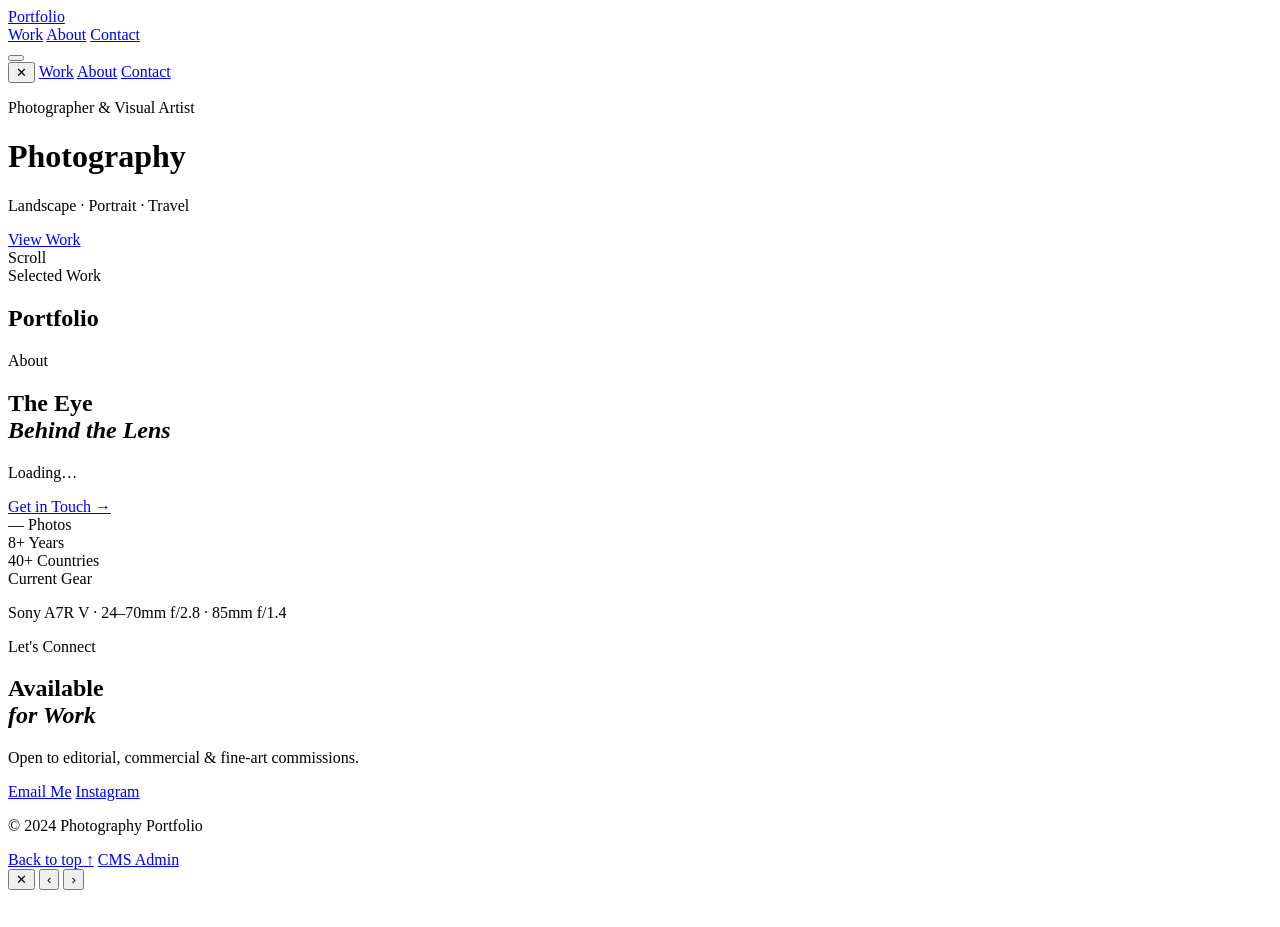
==== files (2)/index.html @ 285ab831 "Add files via upload Upload complete photography portfolio portfolio project" ====
<!DOCTYPE html>
<html lang="en">
<head>
  <meta charset="UTF-8">
  <meta name="viewport" content="width=device-width, initial-scale=1.0">
  <title id="page-title">Photography Portfolio</title>
  <meta name="description" content="Photography Portfolio">

  <!-- Netlify Identity Widget (required for Decap CMS login redirect) -->
  <script src="https://identity.netlify.com/v1/netlify-identity-widget.js"></script>

  <!-- Google Fonts -->
  <link rel="preconnect" href="https://fonts.googleapis.com">
  <link rel="preconnect" href="https://fonts.gstatic.com" crossorigin>
  <link href="https://fonts.googleapis.com/css2?family=Cormorant+Garamond:ital,wght@0,300;0,400;0,600;1,300;1,400;1,600&family=DM+Sans:wght@300;400;500&family=Space+Mono:ital,wght@0,400;0,700;1,400&display=swap" rel="stylesheet">

  <link rel="stylesheet" href="css/style.css">
</head>
<body>

  <!-- ===================== NAVIGATION ===================== -->
  <nav class="nav" id="navbar">
    <a href="#" class="nav__logo" id="nav-title">Portfolio</a>
    <div class="nav__links">
      <a href="#gallery" class="nav__link">Work</a>
      <a href="#about" class="nav__link">About</a>
      <a href="#contact" class="nav__link">Contact</a>
    </div>
    <button class="nav__menu-btn" id="menu-btn" aria-label="Toggle menu" aria-expanded="false">
      <span></span><span></span><span></span>
    </button>
  </nav>

  <!-- Mobile Full-Screen Menu -->
  <div class="mobile-menu" id="mobile-menu" aria-hidden="true">
    <button class="mobile-menu__close" id="menu-close" aria-label="Close menu">✕</button>
    <a href="#gallery" class="mobile-menu__link">Work</a>
    <a href="#about" class="mobile-menu__link">About</a>
    <a href="#contact" class="mobile-menu__link">Contact</a>
  </div>

  <!-- ===================== HERO ===================== -->
  <header class="hero" id="hero">
    <div class="hero__bg" id="hero-bg"></div>
    <div class="hero__overlay"></div>
    <div class="hero__content">
      <p class="hero__eyebrow">Photographer &amp; Visual Artist</p>
      <h1 class="hero__title" id="hero-title">Photography</h1>
      <p class="hero__subtitle" id="hero-subtitle">Landscape · Portrait · Travel</p>
      <a href="#gallery" class="hero__cta">View Work</a>
    </div>
    <div class="hero__scroll">
      <span class="hero__scroll-text">Scroll</span>
      <div class="hero__scroll-line"></div>
    </div>
  </header>

  <!-- ===================== GALLERY ===================== -->
  <section class="gallery" id="gallery">
    <div class="gallery__header">
      <div class="gallery__heading-group">
        <span class="section-eyebrow">Selected Work</span>
        <h2 class="gallery__title">Portfolio</h2>
      </div>
      <div class="gallery__filters" id="filters" role="group" aria-label="Filter photos by category">
        <!-- Rendered by JS -->
      </div>
    </div>
    <div class="gallery__grid" id="gallery-grid" role="list">
      <!-- Rendered by JS -->
    </div>
  </section>

  <!-- ===================== ABOUT ===================== -->
  <section class="about" id="about">
    <div class="about__container">
      <div class="about__text">
        <span class="section-eyebrow">About</span>
        <h2 class="about__title">The Eye<br><em>Behind the Lens</em></h2>
        <p class="about__body" id="about-body">Loading…</p>
        <a href="#contact" class="about__cta">Get in Touch →</a>
      </div>
      <div class="about__right">
        <div class="about__stats">
          <div class="about__stat">
            <span class="about__stat-number" id="stat-photos">—</span>
            <span class="about__stat-label">Photos</span>
          </div>
          <div class="about__stat">
            <span class="about__stat-number">8+</span>
            <span class="about__stat-label">Years</span>
          </div>
          <div class="about__stat">
            <span class="about__stat-number">40+</span>
            <span class="about__stat-label">Countries</span>
          </div>
        </div>
        <div class="about__gear">
          <span class="about__gear-label">Current Gear</span>
          <p class="about__gear-text">Sony A7R V · 24–70mm f/2.8 · 85mm f/1.4</p>
        </div>
      </div>
    </div>
  </section>

  <!-- ===================== CONTACT ===================== -->
  <section class="contact" id="contact">
    <div class="contact__container">
      <span class="section-eyebrow">Let's Connect</span>
      <h2 class="contact__title">Available<br><em>for Work</em></h2>
      <p class="contact__sub">Open to editorial, commercial &amp; fine-art commissions.</p>
      <div class="contact__links">
        <a href="#" id="contact-email" class="contact__link">Email Me</a>
        <a href="#" id="contact-instagram" class="contact__link contact__link--ghost">Instagram</a>
      </div>
    </div>
  </section>

  <!-- ===================== FOOTER ===================== -->
  <footer class="footer">
    <p class="footer__copy" id="footer-copy">© 2024 Photography Portfolio</p>
    <div class="footer__right">
      <a href="#gallery" class="footer__back">Back to top ↑</a>
      <a href="/admin/" class="footer__admin">CMS Admin</a>
    </div>
  </footer>

  <!-- ===================== LIGHTBOX ===================== -->
  <div class="lightbox" id="lightbox" role="dialog" aria-modal="true" aria-label="Photo viewer" aria-hidden="true">
    <button class="lightbox__close" id="lightbox-close" aria-label="Close lightbox">✕</button>
    <button class="lightbox__prev" id="lightbox-prev" aria-label="Previous photo">&#8249;</button>
    <button class="lightbox__next" id="lightbox-next" aria-label="Next photo">&#8250;</button>

    <div class="lightbox__body">
      <div class="lightbox__img-wrap">
        <img src="" alt="" class="lightbox__image" id="lightbox-img">
      </div>
      <aside class="lightbox__sidebar">
        <p class="lightbox__category" id="lightbox-cat"></p>
        <h3 class="lightbox__title" id="lightbox-title"></h3>
        <p class="lightbox__location" id="lightbox-loc"></p>
        <div class="lightbox__exif" id="lightbox-exif"></div>
        <p class="lightbox__desc" id="lightbox-desc"></p>
        <div class="lightbox__counter" id="lightbox-counter"></div>
      </aside>
    </div>
  </div>
  <div class="lightbox__backdrop" id="lightbox-backdrop"></div>

  <!-- Main Script -->
  <script src="js/main.js"></script>

  <!-- Netlify Identity redirect after login -->
  <script>
    if (window.netlifyIdentity) {
      window.netlifyIdentity.on('init', user => {
        if (!user) {
          window.netlifyIdentity.on('login', () => {
            document.location.href = '/admin/';
          });
        }
      });
    }
  </script>
</body>
</html>
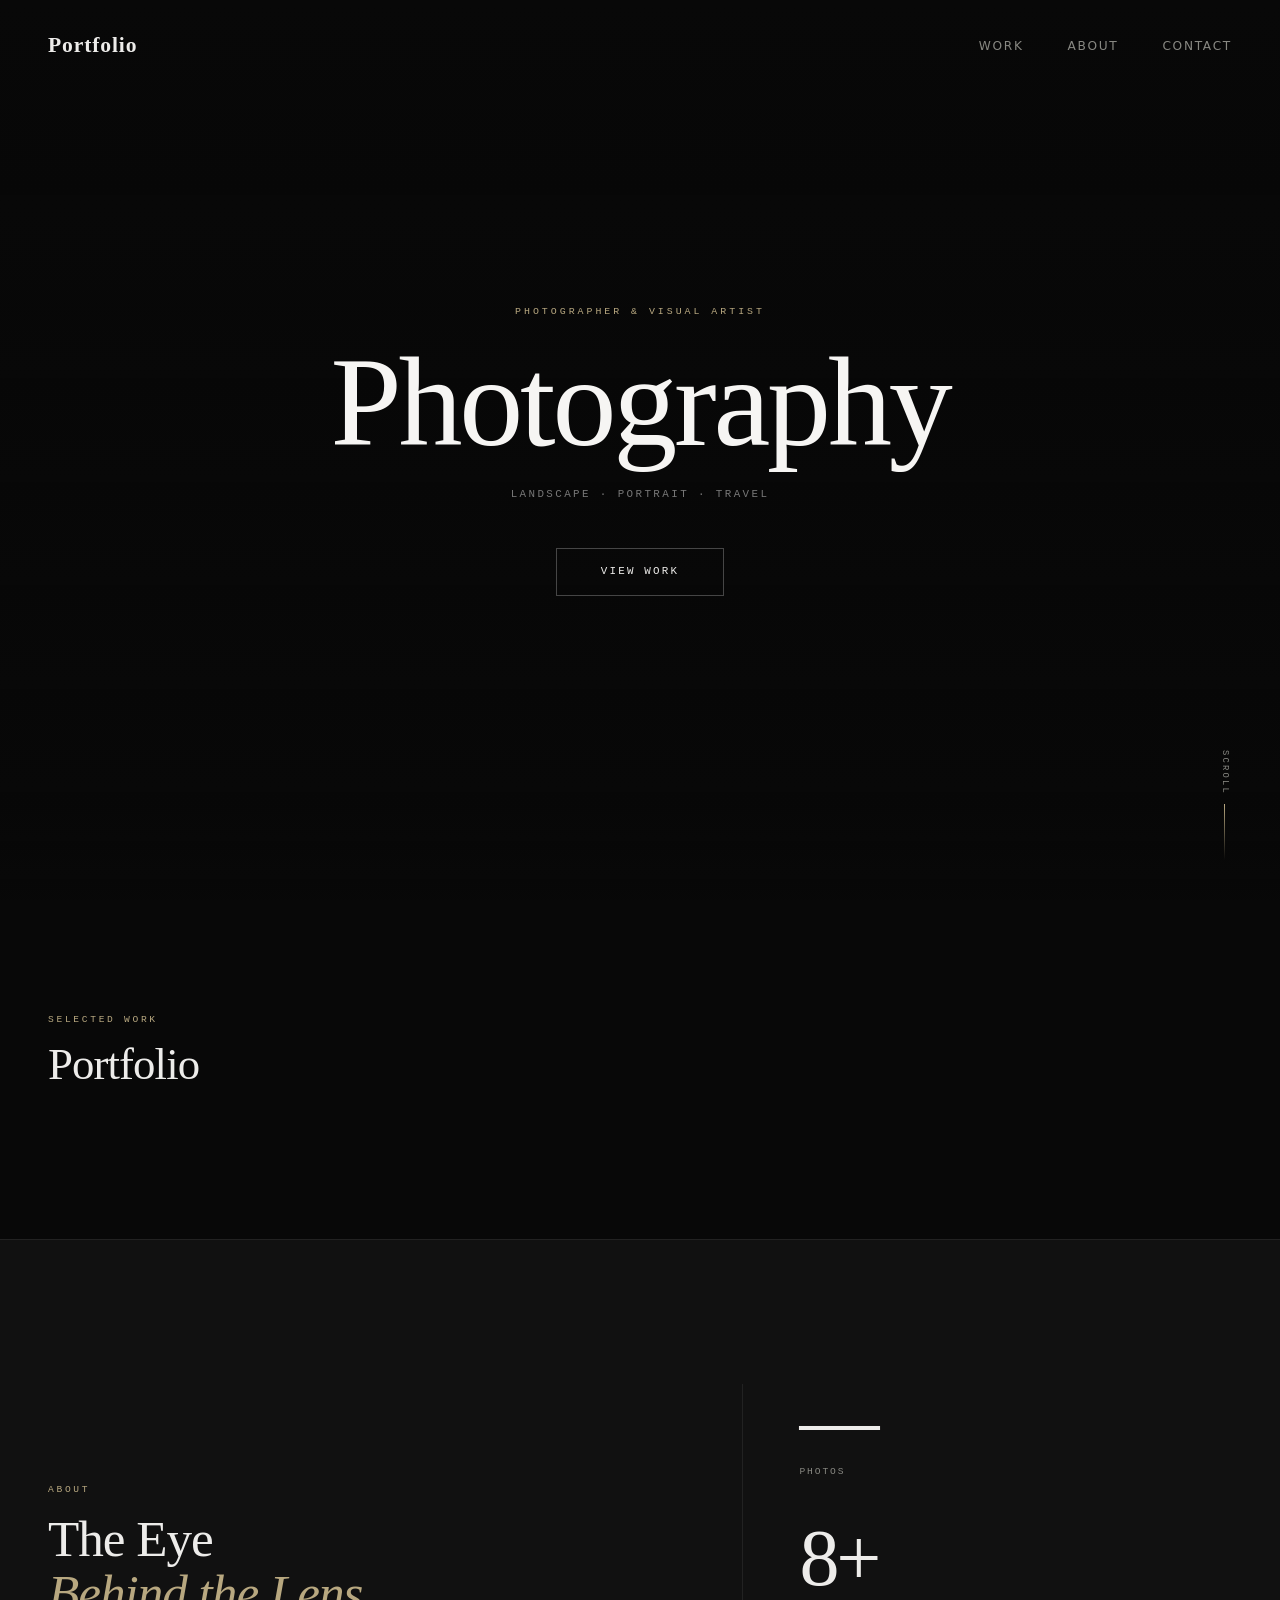
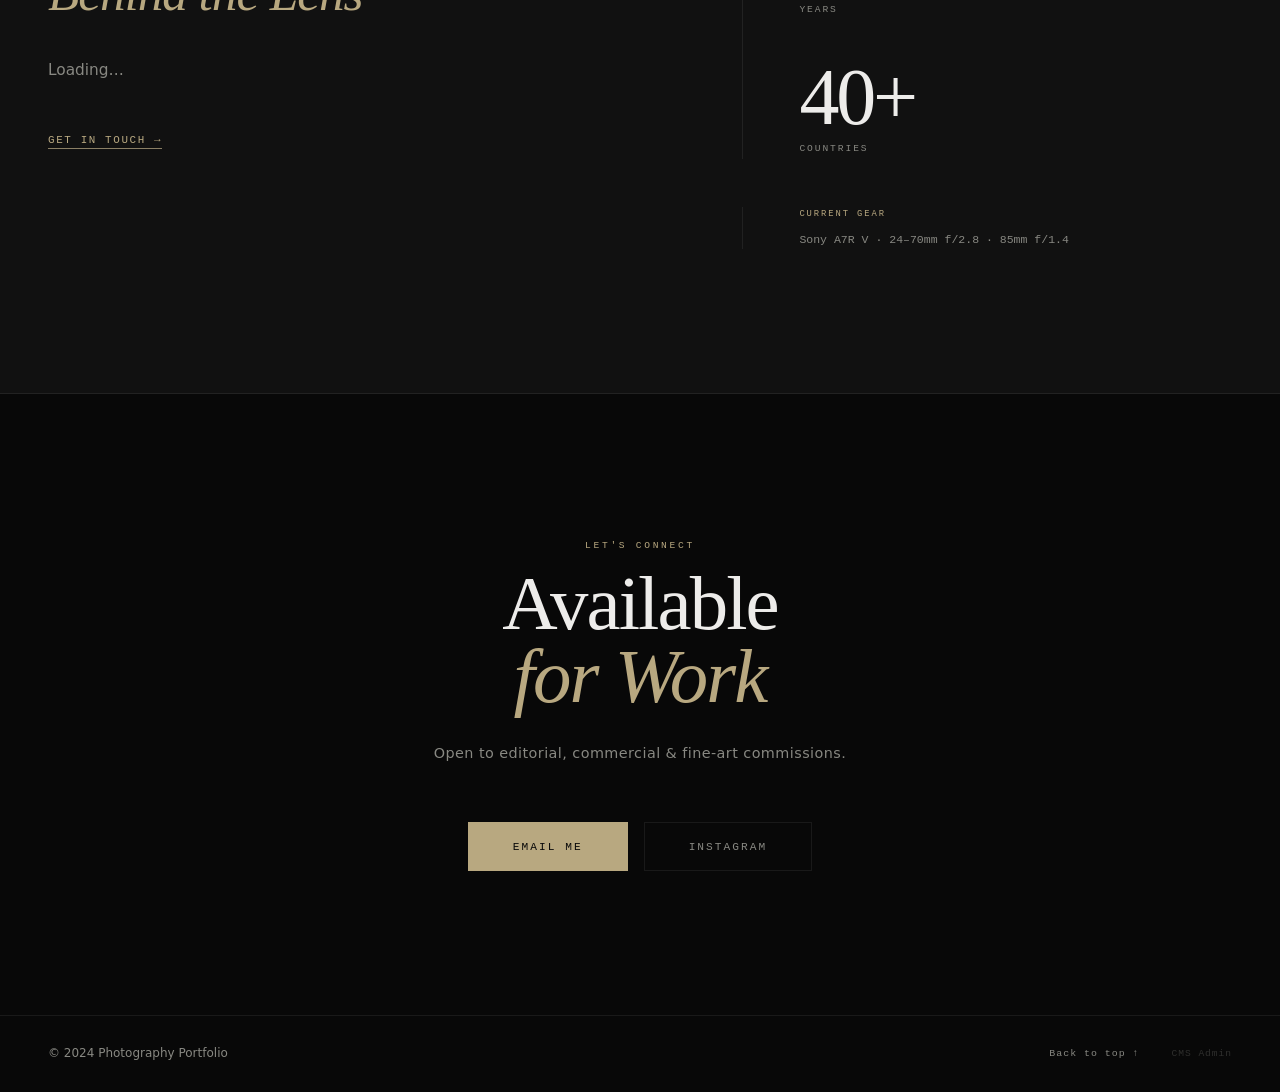
==== commit 4acbcc19: "Fix stylesheet link path in index.html" ====
--- a/files (2)/index.html
+++ b/files (2)/index.html
@@ -14,7 +14,7 @@
   <link rel="preconnect" href="https://fonts.gstatic.com" crossorigin>
   <link href="https://fonts.googleapis.com/css2?family=Cormorant+Garamond:ital,wght@0,300;0,400;0,600;1,300;1,400;1,600&family=DM+Sans:wght@300;400;500&family=Space+Mono:ital,wght@0,400;0,700;1,400&display=swap" rel="stylesheet">
 
-  <link rel="stylesheet" href="css/style.css">
+  <link rel="stylesheet" href="style.css">
 </head>
 <body>
 
--- a/files (2)/style.css
+++ b/files (2)/style.css
@@ -0,0 +1,1032 @@
+/* ============================================================
+   PHOTOGRAPHY PORTFOLIO — style.css
+   Design: Dark cinematic | Cormorant + DM Sans + Space Mono
+   Signature: EXIF metadata overlay on gallery hover
+   ============================================================ */
+
+/* ——— DESIGN TOKENS ——— */
+:root {
+  /* Palette */
+  --clr-bg:         #080808;
+  --clr-surface:    #111111;
+  --clr-surface-2:  #1c1c1c;
+  --clr-text:       #EDECEA;
+  --clr-text-muted: #888882;
+  --clr-accent:     #B8A880;
+  --clr-accent-dim: #8A7F65;
+  --clr-white:      #F6F5F3;
+  --clr-divider:    rgba(255, 255, 255, 0.07);
+
+  /* Typography */
+  --ff-display: 'Cormorant Garamond', Georgia, serif;
+  --ff-body:    'DM Sans', system-ui, sans-serif;
+  --ff-mono:    'Space Mono', 'Courier New', monospace;
+
+  /* Motion */
+  --ease-out:   cubic-bezier(0.16, 1, 0.3, 1);
+  --ease-in:    cubic-bezier(0.7, 0, 0.84, 0);
+  --dur-fast:   0.25s;
+  --dur-med:    0.45s;
+  --dur-slow:   0.7s;
+}
+
+/* ——— RESET ——— */
+*, *::before, *::after {
+  box-sizing: border-box;
+  margin: 0;
+  padding: 0;
+}
+
+html {
+  scroll-behavior: smooth;
+  font-size: 16px;
+}
+
+body {
+  background-color: var(--clr-bg);
+  color: var(--clr-text);
+  font-family: var(--ff-body);
+  font-weight: 300;
+  line-height: 1.65;
+  overflow-x: hidden;
+}
+
+img { display: block; max-width: 100%; }
+a { text-decoration: none; }
+button { font-family: inherit; }
+
+/* ——— UTILITY ——— */
+.section-eyebrow {
+  display: block;
+  font-family: var(--ff-mono);
+  font-size: 0.6rem;
+  letter-spacing: 0.28em;
+  text-transform: uppercase;
+  color: var(--clr-accent);
+  margin-bottom: 0.9rem;
+}
+
+/* ============================================================
+   NAVIGATION
+   ============================================================ */
+.nav {
+  position: fixed;
+  inset: 0 0 auto 0;
+  z-index: 90;
+  display: flex;
+  align-items: center;
+  justify-content: space-between;
+  padding: 1.75rem 3rem;
+  transition: background var(--dur-med) var(--ease-out),
+              padding var(--dur-med) var(--ease-out),
+              border-color var(--dur-med);
+  border-bottom: 1px solid transparent;
+}
+
+.nav.scrolled {
+  background: rgba(8, 8, 8, 0.94);
+  backdrop-filter: blur(16px);
+  padding: 1.1rem 3rem;
+  border-color: var(--clr-divider);
+}
+
+.nav__logo {
+  font-family: var(--ff-display);
+  font-size: 1.35rem;
+  font-weight: 600;
+  letter-spacing: 0.04em;
+  color: var(--clr-text);
+}
+
+.nav__links {
+  display: flex;
+  gap: 2.75rem;
+}
+
+.nav__link {
+  position: relative;
+  font-family: var(--ff-body);
+  font-size: 0.76rem;
+  font-weight: 400;
+  letter-spacing: 0.14em;
+  text-transform: uppercase;
+  color: var(--clr-text-muted);
+  transition: color var(--dur-fast);
+}
+
+.nav__link::after {
+  content: '';
+  position: absolute;
+  bottom: -3px;
+  left: 0;
+  width: 0;
+  height: 1px;
+  background: var(--clr-accent);
+  transition: width var(--dur-med) var(--ease-out);
+}
+
+.nav__link:hover {
+  color: var(--clr-text);
+}
+.nav__link:hover::after { width: 100%; }
+
+/* Hamburger */
+.nav__menu-btn {
+  display: none;
+  flex-direction: column;
+  justify-content: center;
+  gap: 5px;
+  background: none;
+  border: none;
+  cursor: pointer;
+  padding: 6px;
+  z-index: 92;
+}
+
+.nav__menu-btn span {
+  display: block;
+  width: 22px;
+  height: 1px;
+  background: var(--clr-text);
+  transition: transform var(--dur-med) var(--ease-out),
+              opacity var(--dur-fast);
+}
+
+.nav__menu-btn[aria-expanded="true"] span:nth-child(1) {
+  transform: translateY(6px) rotate(45deg);
+}
+.nav__menu-btn[aria-expanded="true"] span:nth-child(2) {
+  opacity: 0;
+}
+.nav__menu-btn[aria-expanded="true"] span:nth-child(3) {
+  transform: translateY(-6px) rotate(-45deg);
+}
+
+/* ============================================================
+   MOBILE MENU
+   ============================================================ */
+.mobile-menu {
+  position: fixed;
+  inset: 0;
+  z-index: 91;
+  display: flex;
+  flex-direction: column;
+  align-items: center;
+  justify-content: center;
+  gap: 2.5rem;
+  background: var(--clr-bg);
+  opacity: 0;
+  pointer-events: none;
+  transition: opacity var(--dur-slow) var(--ease-out);
+}
+
+.mobile-menu.open {
+  opacity: 1;
+  pointer-events: all;
+}
+
+.mobile-menu__close {
+  position: absolute;
+  top: 1.5rem;
+  right: 1.75rem;
+  background: none;
+  border: none;
+  color: var(--clr-text-muted);
+  font-size: 1.25rem;
+  cursor: pointer;
+  transition: color var(--dur-fast);
+}
+.mobile-menu__close:hover { color: var(--clr-text); }
+
+.mobile-menu__link {
+  font-family: var(--ff-display);
+  font-size: clamp(2.5rem, 7vw, 4rem);
+  font-weight: 300;
+  letter-spacing: -0.01em;
+  color: var(--clr-text);
+  transition: color var(--dur-fast);
+}
+.mobile-menu__link:hover { color: var(--clr-accent); }
+
+/* ============================================================
+   HERO
+   ============================================================ */
+.hero {
+  position: relative;
+  height: 100svh;
+  min-height: 580px;
+  display: flex;
+  align-items: center;
+  justify-content: center;
+  overflow: hidden;
+}
+
+.hero__bg {
+  position: absolute;
+  inset: 0;
+  background-size: cover;
+  background-position: center 30%;
+  background-repeat: no-repeat;
+  transform: scale(1.08);
+  filter: brightness(0.55) saturate(0.85);
+  transition: transform 10s var(--ease-out);
+  will-change: transform;
+}
+
+.hero__bg.loaded { transform: scale(1); }
+
+.hero__overlay {
+  position: absolute;
+  inset: 0;
+  background: linear-gradient(
+    to bottom,
+    rgba(8,8,8,0.25) 0%,
+    rgba(8,8,8,0.05) 35%,
+    rgba(8,8,8,0.65) 90%,
+    rgba(8,8,8,0.95) 100%
+  );
+}
+
+.hero__content {
+  position: relative;
+  z-index: 2;
+  text-align: center;
+  padding: 2rem;
+  max-width: 920px;
+  width: 100%;
+}
+
+.hero__eyebrow {
+  font-family: var(--ff-mono);
+  font-size: 0.62rem;
+  letter-spacing: 0.3em;
+  text-transform: uppercase;
+  color: var(--clr-accent);
+  margin-bottom: 1.5rem;
+  opacity: 0;
+  animation: fade-up 0.8s 0.2s var(--ease-out) forwards;
+}
+
+.hero__title {
+  font-family: var(--ff-display);
+  font-size: clamp(4rem, 10vw, 10.5rem);
+  font-weight: 300;
+  line-height: 0.92;
+  letter-spacing: -0.025em;
+  color: var(--clr-white);
+  margin-bottom: 1.5rem;
+  opacity: 0;
+  animation: fade-up 0.9s 0.42s var(--ease-out) forwards;
+}
+
+.hero__title em {
+  font-style: italic;
+  color: var(--clr-accent);
+}
+
+.hero__subtitle {
+  font-family: var(--ff-mono);
+  font-size: 0.68rem;
+  letter-spacing: 0.22em;
+  text-transform: uppercase;
+  color: rgba(255, 255, 255, 0.45);
+  margin-bottom: 2.75rem;
+  opacity: 0;
+  animation: fade-up 0.9s 0.6s var(--ease-out) forwards;
+}
+
+.hero__cta {
+  display: inline-block;
+  font-family: var(--ff-mono);
+  font-size: 0.68rem;
+  letter-spacing: 0.2em;
+  text-transform: uppercase;
+  color: var(--clr-text);
+  border: 1px solid rgba(255, 255, 255, 0.25);
+  padding: 0.9rem 2.75rem;
+  transition: background var(--dur-med) var(--ease-out),
+              border-color var(--dur-med),
+              color var(--dur-fast);
+  opacity: 0;
+  animation: fade-up 0.9s 0.76s var(--ease-out) forwards;
+}
+
+.hero__cta:hover {
+  background: var(--clr-accent);
+  border-color: var(--clr-accent);
+  color: var(--clr-bg);
+}
+
+/* Scroll indicator */
+.hero__scroll {
+  position: absolute;
+  bottom: 2.5rem;
+  right: 3rem;
+  display: flex;
+  flex-direction: column;
+  align-items: center;
+  gap: 0.6rem;
+  opacity: 0;
+  animation: fade-in 1s 1.2s ease forwards;
+}
+
+.hero__scroll-text {
+  font-family: var(--ff-mono);
+  font-size: 0.55rem;
+  letter-spacing: 0.25em;
+  text-transform: uppercase;
+  color: var(--clr-text-muted);
+  writing-mode: vertical-rl;
+}
+
+.hero__scroll-line {
+  width: 1px;
+  height: 56px;
+  background: linear-gradient(to bottom, var(--clr-accent), transparent);
+  animation: scroll-pulse 2.2s ease-in-out infinite;
+}
+
+/* ============================================================
+   GALLERY
+   ============================================================ */
+.gallery {
+  padding: 7rem 3rem;
+  max-width: 1680px;
+  margin: 0 auto;
+}
+
+.gallery__header {
+  display: flex;
+  align-items: flex-end;
+  justify-content: space-between;
+  margin-bottom: 2.5rem;
+  gap: 1.5rem;
+  flex-wrap: wrap;
+}
+
+.gallery__heading-group { flex-shrink: 0; }
+
+.gallery__title {
+  font-family: var(--ff-display);
+  font-size: clamp(2rem, 3.5vw, 3rem);
+  font-weight: 300;
+  letter-spacing: -0.02em;
+  color: var(--clr-text);
+  line-height: 1;
+}
+
+.gallery__filters {
+  display: flex;
+  gap: 0.4rem;
+  flex-wrap: wrap;
+}
+
+.filter-btn {
+  font-family: var(--ff-mono);
+  font-size: 0.6rem;
+  letter-spacing: 0.16em;
+  text-transform: uppercase;
+  color: var(--clr-text-muted);
+  background: none;
+  border: 1px solid var(--clr-divider);
+  padding: 0.5rem 1.1rem;
+  cursor: pointer;
+  transition: background var(--dur-fast),
+              color var(--dur-fast),
+              border-color var(--dur-fast);
+}
+
+.filter-btn:hover {
+  color: var(--clr-text);
+  border-color: rgba(255,255,255,0.2);
+}
+
+.filter-btn.active {
+  background: var(--clr-accent);
+  border-color: var(--clr-accent);
+  color: var(--clr-bg);
+}
+
+/* ——— MASONRY GRID ——— */
+.gallery__grid {
+  display: grid;
+  grid-template-columns: repeat(3, 1fr);
+  gap: 10px;
+  grid-auto-rows: 290px;
+}
+
+/* Size variants */
+.gallery-item--wide  { grid-column: span 2; }
+.gallery-item--tall  { grid-row: span 2; }
+.gallery-item--large { grid-column: span 2; grid-row: span 2; }
+
+/* ——— GALLERY ITEM ——— */
+.gallery-item {
+  position: relative;
+  overflow: hidden;
+  cursor: pointer;
+  background: var(--clr-surface);
+  outline: none;
+}
+
+.gallery-item:focus-visible {
+  outline: 2px solid var(--clr-accent);
+  outline-offset: 2px;
+}
+
+.gallery-item__img {
+  width: 100%;
+  height: 100%;
+  object-fit: cover;
+  transition: transform 0.8s var(--ease-out),
+              filter 0.5s var(--ease-out);
+  will-change: transform;
+}
+
+.gallery-item:hover .gallery-item__img {
+  transform: scale(1.07);
+  filter: brightness(0.55);
+}
+
+/* ——— SIGNATURE ELEMENT: EXIF OVERLAY ——— */
+/* The hover reveals camera metadata in Space Mono — like
+   a contact sheet with data stamped on each frame. */
+.gallery-item__meta {
+  position: absolute;
+  inset: 0;
+  display: flex;
+  flex-direction: column;
+  justify-content: flex-end;
+  padding: 1.3rem 1.6rem;
+  background: linear-gradient(
+    to top,
+    rgba(8,8,8,0.88) 0%,
+    rgba(8,8,8,0.4) 45%,
+    transparent 75%
+  );
+  opacity: 0;
+  transform: translateY(6px);
+  transition: opacity var(--dur-med) var(--ease-out),
+              transform var(--dur-med) var(--ease-out);
+}
+
+.gallery-item:hover .gallery-item__meta {
+  opacity: 1;
+  transform: translateY(0);
+}
+
+.gallery-item__cat {
+  font-family: var(--ff-mono);
+  font-size: 0.55rem;
+  letter-spacing: 0.22em;
+  text-transform: uppercase;
+  color: var(--clr-accent);
+  margin-bottom: 0.3rem;
+}
+
+.gallery-item__name {
+  font-family: var(--ff-display);
+  font-size: 1.15rem;
+  font-weight: 400;
+  color: var(--clr-white);
+  margin-bottom: 0.65rem;
+  line-height: 1.2;
+}
+
+.gallery-item__exif {
+  display: flex;
+  gap: 1.1rem;
+  flex-wrap: wrap;
+}
+
+.exif-tag {
+  font-family: var(--ff-mono);
+  font-size: 0.58rem;
+  color: rgba(255, 255, 255, 0.55);
+  display: flex;
+  align-items: center;
+  gap: 0.3rem;
+}
+
+.exif-tag__key {
+  color: var(--clr-accent);
+  font-style: italic;
+}
+
+/* ============================================================
+   ABOUT
+   ============================================================ */
+.about {
+  padding: 9rem 3rem;
+  background: var(--clr-surface);
+  border-top: 1px solid var(--clr-divider);
+  border-bottom: 1px solid var(--clr-divider);
+}
+
+.about__container {
+  max-width: 1220px;
+  margin: 0 auto;
+  display: grid;
+  grid-template-columns: 1.1fr 0.9fr;
+  gap: 6rem;
+  align-items: center;
+}
+
+.about__title {
+  font-family: var(--ff-display);
+  font-size: clamp(2.5rem, 4vw, 4.5rem);
+  font-weight: 300;
+  line-height: 1.05;
+  letter-spacing: -0.02em;
+  color: var(--clr-text);
+  margin-bottom: 2.25rem;
+}
+
+.about__title em {
+  font-style: italic;
+  color: var(--clr-accent);
+}
+
+.about__body {
+  font-size: 0.96rem;
+  line-height: 1.9;
+  color: var(--clr-text-muted);
+  margin-bottom: 2.5rem;
+  max-width: 52ch;
+}
+
+.about__cta {
+  font-family: var(--ff-mono);
+  font-size: 0.68rem;
+  letter-spacing: 0.15em;
+  text-transform: uppercase;
+  color: var(--clr-accent);
+  border-bottom: 1px solid var(--clr-accent-dim);
+  padding-bottom: 2px;
+  transition: color var(--dur-fast), border-color var(--dur-fast);
+}
+.about__cta:hover {
+  color: var(--clr-text);
+  border-color: var(--clr-text);
+}
+
+/* Stats */
+.about__right {
+  display: flex;
+  flex-direction: column;
+  gap: 3rem;
+}
+
+.about__stats {
+  display: flex;
+  flex-direction: column;
+  gap: 2.5rem;
+  padding-left: 3.5rem;
+  border-left: 1px solid var(--clr-divider);
+}
+
+.about__stat-number {
+  display: block;
+  font-family: var(--ff-display);
+  font-size: 5rem;
+  font-weight: 300;
+  line-height: 0.9;
+  color: var(--clr-text);
+  letter-spacing: -0.04em;
+}
+
+.about__stat-label {
+  font-family: var(--ff-mono);
+  font-size: 0.6rem;
+  letter-spacing: 0.2em;
+  text-transform: uppercase;
+  color: var(--clr-text-muted);
+}
+
+/* Gear block */
+.about__gear {
+  padding-left: 3.5rem;
+  border-left: 1px solid var(--clr-divider);
+}
+
+.about__gear-label {
+  display: block;
+  font-family: var(--ff-mono);
+  font-size: 0.55rem;
+  letter-spacing: 0.22em;
+  text-transform: uppercase;
+  color: var(--clr-accent);
+  margin-bottom: 0.5rem;
+}
+
+.about__gear-text {
+  font-family: var(--ff-mono);
+  font-size: 0.72rem;
+  color: var(--clr-text-muted);
+  line-height: 1.7;
+}
+
+/* ============================================================
+   CONTACT
+   ============================================================ */
+.contact {
+  padding: 9rem 3rem;
+  text-align: center;
+}
+
+.contact__container { max-width: 800px; margin: 0 auto; }
+
+.contact__title {
+  font-family: var(--ff-display);
+  font-size: clamp(3rem, 6vw, 6.5rem);
+  font-weight: 300;
+  line-height: 0.95;
+  letter-spacing: -0.025em;
+  color: var(--clr-text);
+  margin-bottom: 1.75rem;
+}
+
+.contact__title em {
+  font-style: italic;
+  color: var(--clr-accent);
+}
+
+.contact__sub {
+  font-size: 0.9rem;
+  color: var(--clr-text-muted);
+  margin-bottom: 3.5rem;
+  letter-spacing: 0.03em;
+}
+
+.contact__links {
+  display: flex;
+  gap: 1rem;
+  justify-content: center;
+  flex-wrap: wrap;
+}
+
+.contact__link {
+  font-family: var(--ff-mono);
+  font-size: 0.7rem;
+  letter-spacing: 0.18em;
+  text-transform: uppercase;
+  color: var(--clr-bg);
+  background: var(--clr-accent);
+  border: 1px solid var(--clr-accent);
+  padding: 0.9rem 2.75rem;
+  transition: background var(--dur-fast),
+              color var(--dur-fast),
+              border-color var(--dur-fast);
+}
+.contact__link:hover {
+  background: var(--clr-white);
+  border-color: var(--clr-white);
+  color: var(--clr-bg);
+}
+
+.contact__link--ghost {
+  background: none;
+  color: var(--clr-text-muted);
+  border-color: var(--clr-divider);
+}
+.contact__link--ghost:hover {
+  background: none;
+  border-color: rgba(255,255,255,0.3);
+  color: var(--clr-text);
+}
+
+/* ============================================================
+   FOOTER
+   ============================================================ */
+.footer {
+  padding: 1.75rem 3rem;
+  border-top: 1px solid var(--clr-divider);
+  display: flex;
+  align-items: center;
+  justify-content: space-between;
+  gap: 1rem;
+}
+
+.footer__copy {
+  font-size: 0.75rem;
+  color: var(--clr-text-muted);
+}
+
+.footer__right {
+  display: flex;
+  gap: 2rem;
+  align-items: center;
+}
+
+.footer__back {
+  font-family: var(--ff-mono);
+  font-size: 0.62rem;
+  letter-spacing: 0.1em;
+  color: var(--clr-text-muted);
+  transition: color var(--dur-fast);
+}
+.footer__back:hover { color: var(--clr-text); }
+
+.footer__admin {
+  font-family: var(--ff-mono);
+  font-size: 0.6rem;
+  letter-spacing: 0.1em;
+  color: var(--clr-text-muted);
+  opacity: 0.3;
+  transition: opacity var(--dur-fast);
+}
+.footer__admin:hover { opacity: 1; }
+
+/* ============================================================
+   LIGHTBOX
+   ============================================================ */
+.lightbox__backdrop {
+  position: fixed;
+  inset: 0;
+  background: rgba(4, 4, 4, 0.97);
+  z-index: 200;
+  opacity: 0;
+  pointer-events: none;
+  transition: opacity var(--dur-med) var(--ease-out);
+}
+
+.lightbox {
+  position: fixed;
+  inset: 0;
+  z-index: 201;
+  display: flex;
+  align-items: center;
+  justify-content: center;
+  padding: 2rem;
+  opacity: 0;
+  pointer-events: none;
+  transition: opacity var(--dur-med) var(--ease-out);
+}
+
+.lightbox.open,
+.lightbox__backdrop.open {
+  opacity: 1;
+  pointer-events: all;
+}
+
+.lightbox__close {
+  position: fixed;
+  top: 1.5rem;
+  right: 1.75rem;
+  width: 44px;
+  height: 44px;
+  background: none;
+  border: 1px solid var(--clr-divider);
+  color: var(--clr-text-muted);
+  font-size: 1rem;
+  cursor: pointer;
+  display: flex;
+  align-items: center;
+  justify-content: center;
+  z-index: 202;
+  transition: all var(--dur-fast);
+}
+.lightbox__close:hover {
+  border-color: rgba(255,255,255,0.3);
+  color: var(--clr-text);
+}
+
+.lightbox__prev,
+.lightbox__next {
+  position: fixed;
+  top: 50%;
+  transform: translateY(-50%);
+  width: 50px;
+  height: 50px;
+  background: none;
+  border: 1px solid var(--clr-divider);
+  color: var(--clr-text-muted);
+  font-size: 1.75rem;
+  line-height: 1;
+  cursor: pointer;
+  display: flex;
+  align-items: center;
+  justify-content: center;
+  z-index: 202;
+  transition: all var(--dur-fast);
+}
+.lightbox__prev { left: 1.5rem; }
+.lightbox__next { right: 1.5rem; }
+.lightbox__prev:hover,
+.lightbox__next:hover {
+  border-color: rgba(255,255,255,0.3);
+  color: var(--clr-text);
+  background: var(--clr-surface-2);
+}
+
+.lightbox__body {
+  display: grid;
+  grid-template-columns: 1fr 280px;
+  gap: 2.5rem;
+  align-items: center;
+  max-width: 1200px;
+  width: 100%;
+  max-height: 90vh;
+}
+
+.lightbox__img-wrap {
+  display: flex;
+  align-items: center;
+  justify-content: center;
+  max-height: 88vh;
+  overflow: hidden;
+}
+
+.lightbox__image {
+  max-height: 88vh;
+  max-width: 100%;
+  width: auto;
+  object-fit: contain;
+}
+
+.lightbox__sidebar { flex-shrink: 0; }
+
+.lightbox__category {
+  font-family: var(--ff-mono);
+  font-size: 0.58rem;
+  letter-spacing: 0.22em;
+  text-transform: uppercase;
+  color: var(--clr-accent);
+  margin-bottom: 0.5rem;
+}
+
+.lightbox__title {
+  font-family: var(--ff-display);
+  font-size: 2rem;
+  font-weight: 300;
+  color: var(--clr-text);
+  line-height: 1.1;
+  margin-bottom: 0.4rem;
+}
+
+.lightbox__location {
+  font-family: var(--ff-mono);
+  font-size: 0.62rem;
+  letter-spacing: 0.12em;
+  color: var(--clr-text-muted);
+  margin-bottom: 1.75rem;
+}
+
+/* EXIF data panel */
+.lightbox__exif {
+  background: var(--clr-surface-2);
+  border: 1px solid var(--clr-divider);
+  padding: 1rem 1.2rem;
+  margin-bottom: 1.5rem;
+  display: flex;
+  flex-direction: column;
+  gap: 0.55rem;
+}
+
+.lightbox__exif-row {
+  display: flex;
+  justify-content: space-between;
+  align-items: center;
+  font-family: var(--ff-mono);
+  font-size: 0.62rem;
+}
+
+.lightbox__exif-row span:first-child {
+  color: var(--clr-accent);
+}
+.lightbox__exif-row span:last-child {
+  color: var(--clr-text-muted);
+}
+
+.lightbox__desc {
+  font-size: 0.85rem;
+  color: var(--clr-text-muted);
+  line-height: 1.75;
+  margin-bottom: 1.5rem;
+}
+
+.lightbox__counter {
+  font-family: var(--ff-mono);
+  font-size: 0.58rem;
+  letter-spacing: 0.15em;
+  color: var(--clr-text-muted);
+  border-top: 1px solid var(--clr-divider);
+  padding-top: 0.9rem;
+}
+
+/* ============================================================
+   ANIMATIONS
+   ============================================================ */
+@keyframes fade-up {
+  from { opacity: 0; transform: translateY(20px); }
+  to   { opacity: 1; transform: translateY(0); }
+}
+
+@keyframes fade-in {
+  from { opacity: 0; }
+  to   { opacity: 1; }
+}
+
+@keyframes scroll-pulse {
+  0%, 100% { opacity: 0.25; transform: scaleY(1); }
+  50%       { opacity: 1;    transform: scaleY(0.8); }
+}
+
+/* ============================================================
+   LOADING STATE
+   ============================================================ */
+.gallery-item--skeleton {
+  background: linear-gradient(
+    90deg,
+    var(--clr-surface) 25%,
+    var(--clr-surface-2) 50%,
+    var(--clr-surface) 75%
+  );
+  background-size: 200% 100%;
+  animation: shimmer 1.5s infinite;
+}
+
+@keyframes shimmer {
+  from { background-position: 200% 0; }
+  to   { background-position: -200% 0; }
+}
+
+/* ============================================================
+   RESPONSIVE — Tablet 1024px
+   ============================================================ */
+@media (max-width: 1024px) {
+  .nav { padding: 1.5rem 2rem; }
+  .nav.scrolled { padding: 1rem 2rem; }
+
+  .hero__scroll { right: 2rem; }
+
+  .gallery { padding: 5rem 2rem; }
+  .gallery__grid {
+    grid-template-columns: repeat(2, 1fr);
+    grid-auto-rows: 260px;
+  }
+  .gallery-item--large { grid-column: span 2; }
+
+  .about { padding: 6rem 2rem; }
+  .about__container { grid-template-columns: 1fr; gap: 4rem; }
+  .about__right { flex-direction: row; }
+  .about__stats { flex-direction: row; gap: 3rem; padding: 0 3rem; border-left: none; border-top: 1px solid var(--clr-divider); padding-top: 2.5rem; }
+  .about__gear { border-left: none; border-top: 1px solid var(--clr-divider); padding: 2.5rem 0 0; }
+
+  .lightbox__body { grid-template-columns: 1fr 240px; gap: 1.5rem; }
+}
+
+/* ============================================================
+   RESPONSIVE — Mobile 768px
+   ============================================================ */
+@media (max-width: 768px) {
+  .nav { padding: 1.25rem 1.5rem; }
+  .nav.scrolled { padding: 0.9rem 1.5rem; }
+  .nav__links { display: none; }
+  .nav__menu-btn { display: flex; }
+
+  .hero__scroll { display: none; }
+
+  .gallery { padding: 4rem 1.25rem; }
+  .gallery__grid {
+    grid-template-columns: 1fr;
+    grid-auto-rows: 280px;
+  }
+  .gallery-item--wide,
+  .gallery-item--large,
+  .gallery-item--tall {
+    grid-column: span 1;
+    grid-row: span 1;
+  }
+
+  .about { padding: 5rem 1.5rem; }
+  .about__right { flex-direction: column; }
+  .about__stats { flex-direction: column; border-top: 1px solid var(--clr-divider); padding: 2.5rem 0 0; border-left: none; padding-left: 0; }
+  .about__gear { padding-left: 0; border-left: none; border-top: 1px solid var(--clr-divider); padding-top: 1.75rem; }
+
+  .contact { padding: 5rem 1.5rem; }
+
+  .footer { padding: 1.5rem; flex-direction: column; gap: 0.75rem; text-align: center; }
+
+  .lightbox { padding: 1rem; }
+  .lightbox__body {
+    grid-template-columns: 1fr;
+    overflow-y: auto;
+    max-height: 90vh;
+    padding: 4rem 0 1rem;
+  }
+  .lightbox__img-wrap { max-height: 55vh; }
+  .lightbox__prev { left: 0.5rem; }
+  .lightbox__next { right: 0.5rem; }
+}
+
+/* ============================================================
+   ACCESSIBILITY — Reduced Motion
+   ============================================================ */
+@media (prefers-reduced-motion: reduce) {
+  *, *::before, *::after {
+    animation-duration: 0.01ms !important;
+    transition-duration: 0.01ms !important;
+  }
+  .hero__bg { transform: none !important; }
+}
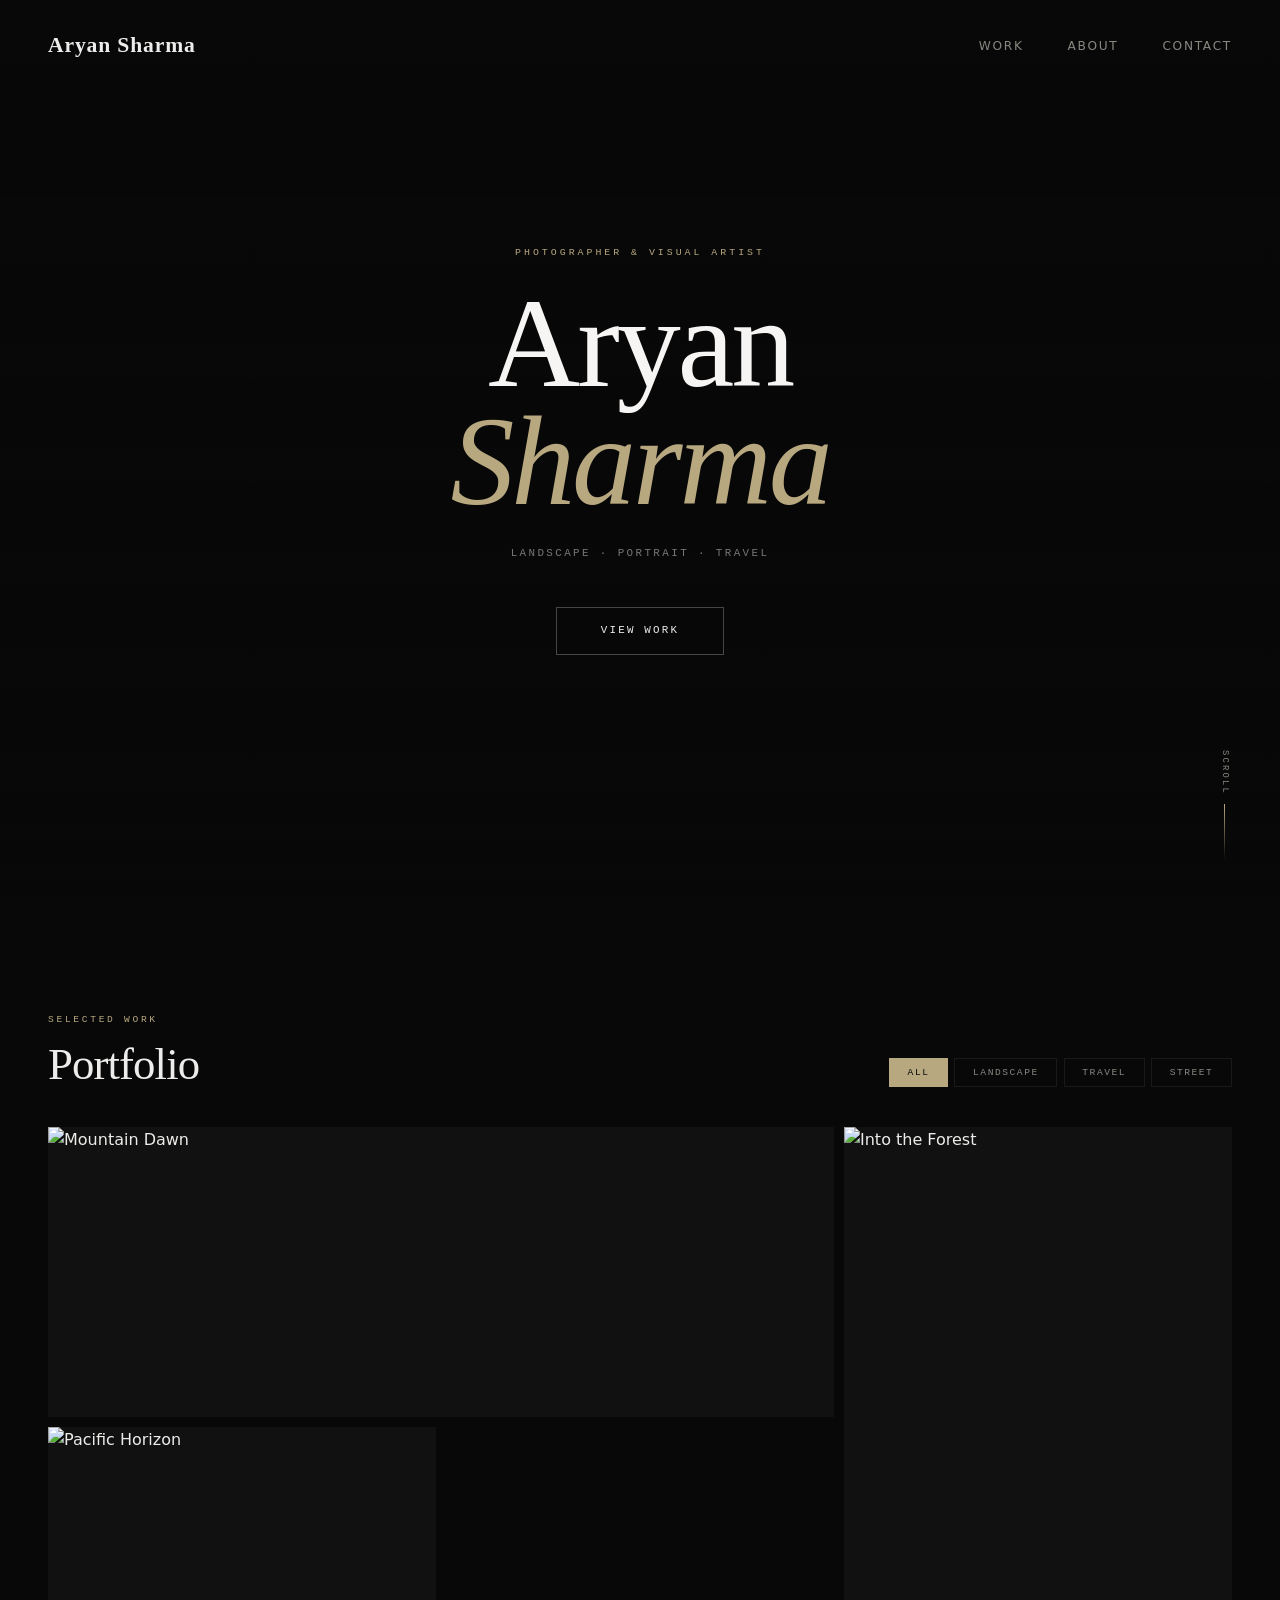
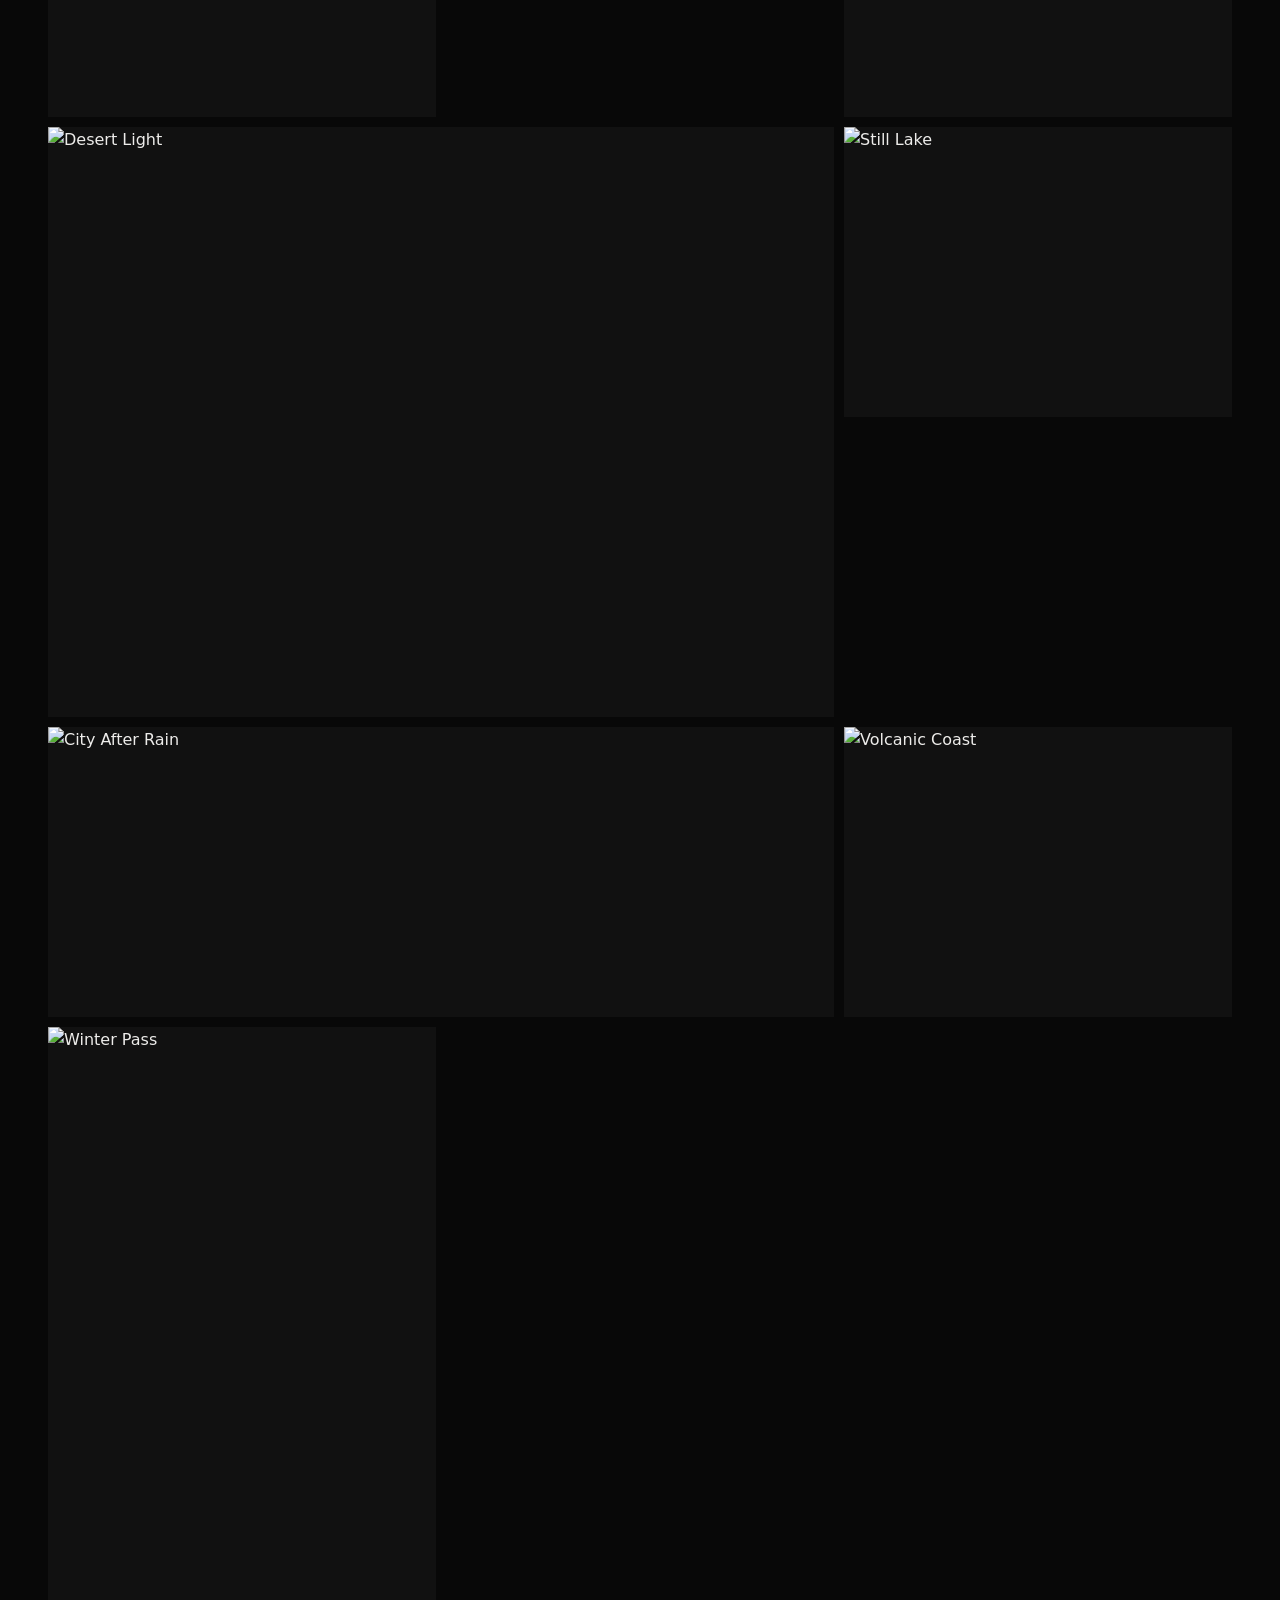
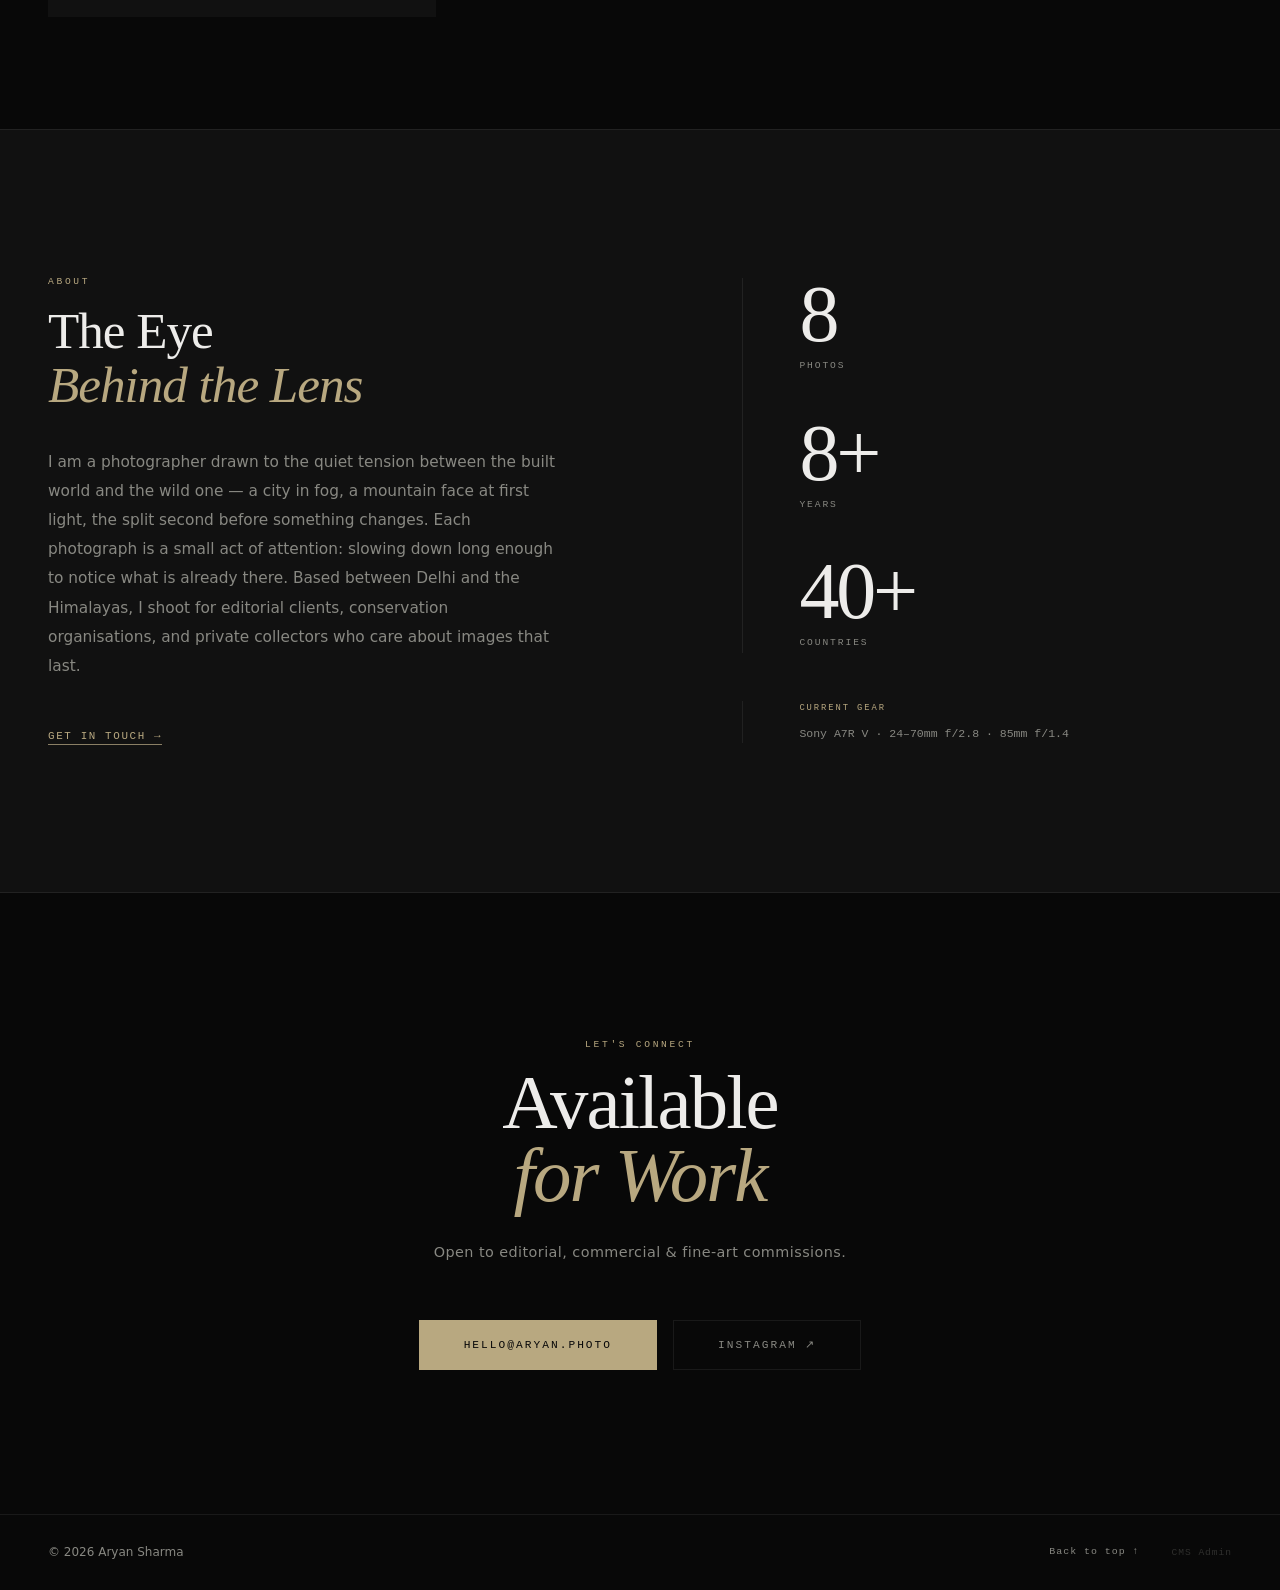
==== commit 40189d09: "Update index.html" ====
--- a/files (2)/index.html
+++ b/files (2)/index.html
@@ -148,7 +148,7 @@
   <div class="lightbox__backdrop" id="lightbox-backdrop"></div>
 
   <!-- Main Script -->
-  <script src="js/main.js"></script>
+  <script src="main.js"></script>
 
   <!-- Netlify Identity redirect after login -->
   <script>
